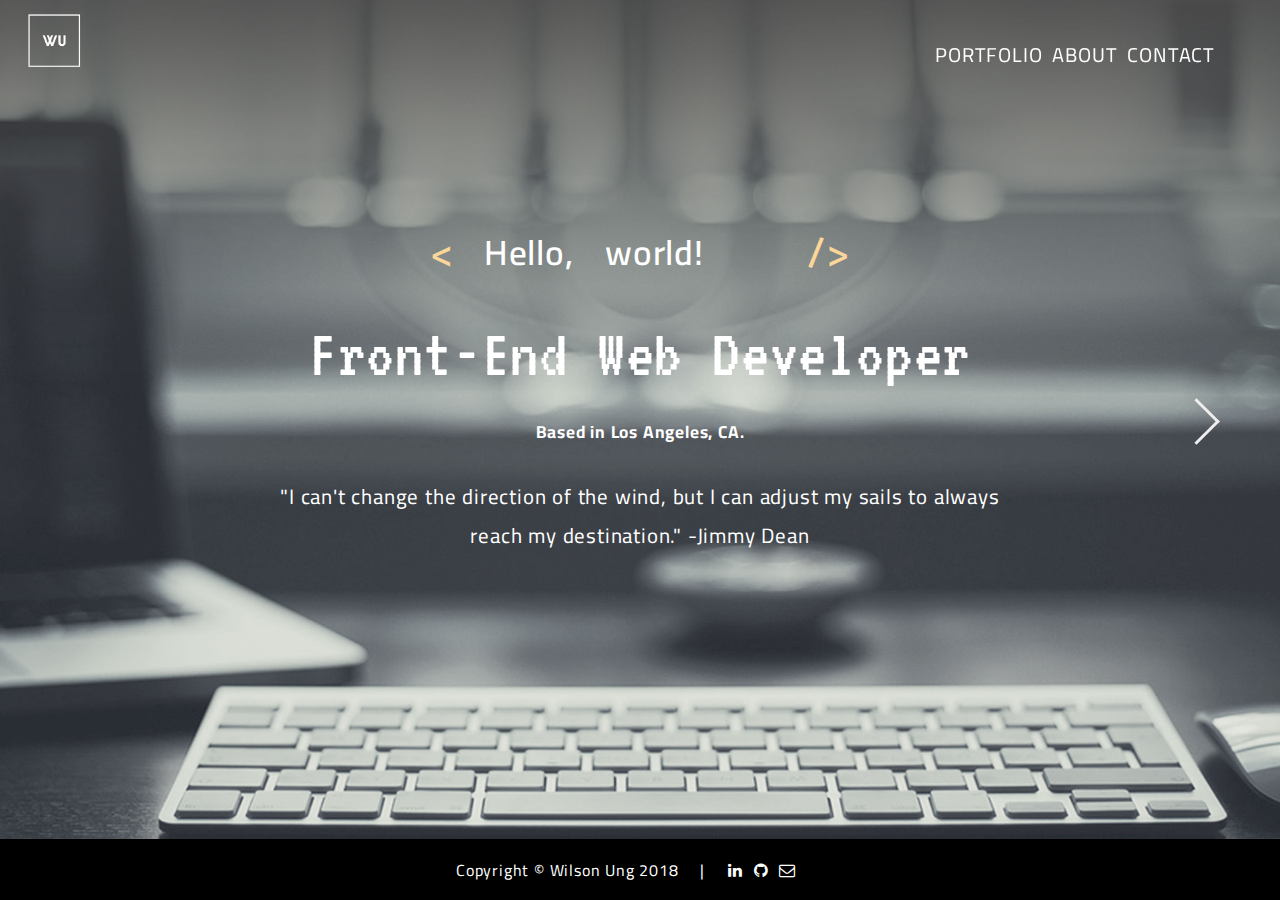
==== index.html @ 8603679b "testing" ====
<!DOCTYPE html>
<html lang="en-US">
<head>
	<title>Wilson Ung | Front-End Developer</title>
	<meta name="author" content = "Wilson Ung">
	<meta name="viewport" content="width=device-width, initial-scale=1, maximum-scale=1.0">
	<meta name="description" content = "Front-End Developer">
	<link rel="stylesheet" href="https://maxcdn.bootstrapcdn.com/font-awesome/4.3.0/css/font-awesome.min.css">
	<link rel ="stylesheet" href="css/style.css">
	<link href="./img/logo2title.png" rel="icon" type="image/png">
	<script src="https://www.google.com/jsapi" type="text/javascript"></script>
 	<script type="text/javascript">google.load("jquery", "1.3.2");</script>		
	<script type = "text/javascript" src = "js/script.js"></script>
</head>

<body id = "home_page">

<div class = "page_wrap">

<!-- 	<div class = "banner">
	</div> -->

	<!-- Header -->
	<div class = "header">
		<div class = "logo">
			<a href="./index" title="Wilson Ung"><img src="./img/logo2png.png"/></a>
		</div>

		<div class = "hamburger">
			<button type = "button" class = "navbar-toggle">
				<div class = "icon-bar"></div>
				<div class = "icon-bar"></div>
				<div class = "icon-bar"></div>
			</button>
		</div>

		<div class = "nav collapsed">
			<ul>
				<li>
					<a href="./portfolio">Portfolio</a>
				</li>
				<li>
					<a href="./about">About</a>
				</li>
				<li>
					<a href="./contact">Contact</a>
				</li>
			</ul>
		</div>
	</div>
	<!-- End Header -->

	<div id="page1" class = "home_container">
		<div class = "center">
		<!-- Hello, World -->
		<div class = "content_hello">
			<span class = "content_container_text">
				Hello, 
			</span>

			<ul class = "content_container_list">
				<li class = "content_container_list_item"> world! </li>
				<li class = "content_container_list_item"> i'm Wilson. </li>
			</ul>
		</div>
		<!-- End Hello, World -->

		<div class = "intro">
			<h1 class = "caption">Front-End Web Developer</h1>
			<span> <h5>Based in Los Angeles, CA.</h5></span>
			<span> "I can't change the direction of the wind, but I can adjust my sails to always reach my destination." -Jimmy Dean </span>
		</div>
		</div>
	</div>

	<div class = "next_page">
		<span><a href = "./portfolio" class = "right_arrow" title = "Portfolio"></a></span>
	</div>

	<div class = "push">
	</div>

	<!-- Footer -->
	<div class = "footer">
		<div class = "footer_content">
			<span class = "made-by-me">Copyright © Wilson Ung 2018 &emsp;|</span>
			<div class = "footer_icons">
				<ul class = "social_icons">
					<li><a href = "https://www.linkedin.com/in/wilson-ung-34962a78/" class = "fa fa-linkedin" target="_blank" title = "LinkedIn"></a></li>
					<li><a href = "https://github.com/Wilsung" class = "fa fa-github" target = "_blank" title = "GitHub"></a></li>
					<li><a href = "mailto:ungwilson94@gmail.com" class = "fa fa-envelope-o" title = "Email Me"></a></li>
				</ul>
			</div>
		</div>
	</div>
	<!-- End Footer -->

</div>


</body>

</html>
---- css/style.css ----
@import url('https://fonts.googleapis.com/css?family=Cairo|VT323|Ropa+Sans');

/* Large Desktops */
@media (max-device-width: 10000px){
	
/*HOMEPAGE CSS*/
	/*HOMEPAGE BODY*/
	#home_page{
		width: 100%;
		height: 100%;
		font-family: "Cairo", Arial, Helvetica;
		font-size: 1.3rem;
		letter-spacing: 0.05rem;
		/*background: rgba(0,0,0,0.8);*/
		background: url('../img/bg2.jpg');
		background-repeat: no-repeat;
		background-position: center;
		background-size: cover;
		background-attachment: fixed;
	}

	.push{
		height: 200px;
		margin-top:55px;
	}

	.page_wrap{
		position: absolute;
		width: 100%;
		min-height: 100%;
		height: auto !important;
		/*height: auto;*/
		/*display: block;*/
		top: 0px;
		left: 0px;
		margin: 0 auto -105px;
	}

	/*HOME PAGE CONTAINER*/
	.home_container{
		position: relative;
		margin: 0 auto;
		text-align: center;
		padding: 180px 0px 20px 0px;
		/*background: rgba(0,0,0,0.7);*/
		color: #fff;
		width: 60%;
	}

	/*HEADER*/
	.navbar-toggle{
		display: none;
	}
	.header{
		position: fixed;
		display: inline-block;
		margin: 0 auto;
		width: 100%;
		top: 0px;
		left: 0px;
		z-index: 1;
		height: 98px;
		line-height: 48px;
		/*background: red;*/
		overflow: hidden;
		transition: all 0.3s ease;
		text-transform: uppercase;
	}

	.header.move{
		transition: all 0.3s ease;
		line-height: 0px;
		background: linear-gradient(to top, rgba(0,0,0,0), rgba(0,0,0,7));
	}

	a{
		text-decoration: none;
		color: #fff;
	}

	a:hover{
		color: #fbd699;
		text-decoration: none;
	}

	.logo{
		position: relative;
		display: inline-block;
		float: left;
		font-size: 20px;
		font-weight: bold;
		height: 30px;
		width: 240px;
		margin: 0px 60px;
		letter-spacing: 0.40rem;
		font-family: "Ropa Sans";
	}

	.logo img{
		position: relative;
		vertical-align: text-top;
		height: 60px;
		width: 60px;
	}

	.header li{
		list-style: none;
		float: left;
		font-size: 20px;
		margin: 5px;
		padding-top: 5px;
	}

	.nav{
		position: relative;
		display: inline-block;
		float: right;
		padding: 0px 60px;
	}
	/*END HEADER*/

	/*Hello, World*/
	.content_hello{
		position: relative;
		/*display: inline-block;*/
		/*float: left;*/
		margin: 0 auto;
		/*text-align: center;*/
		width: 420px;
		font-size: 35px;
		font-weight: 600;
		height: 50px;
		top: 40px;
		overflow: hidden;
		font-family: "Cairo", Arial;
	}

	.content_hello:before{
		content: '<';
		left: 0;
		float: left;
	}

	.content_hello:after{
		content: '/>';
		float: right;
		right: 0;
	}

	.content_hello:before, .content_hello:after{
		position: relative;
	    top: 0;
	      
	    color: #fbd699;
	    font-size: 42px;
	    line-height: 40px;
	      
	    -webkit-animation-name: opacity;
	    -webkit-animation-duration: 2s;
	    -webkit-animation-iteration-count: infinite;
	    animation-name: opacity;
	    animation-duration: 2s;
	    animation-iteration-count: infinite;
	}

	.content_container_text{
		position: relative;
		display: inline-block;
		float: left;
		line-height: 40px;
		padding-left: 30px;
		/*top: -40px;*/
	}

	.content_container_list{
		position: relative;
		display: inline-block;
		/*padding-left: 140px;*/
		bottom: 48px;
		padding-left: 0px;
		text-align: left;
		list-style: none;

      	-webkit-animation-name: change;
      	-webkit-animation-duration: 3s;
      	-webkit-animation-iteration-count: infinite;
      	-moz-animation-name: change;
      	-moz-animation-duration: 3s;
      	-moz-animation-iteration-count: infinite;
      	-o-animation-name: change;
      	-o-animation-duration: 3s;
      	-o-animation-iteration-count: infinite;   
      	-ms-animation-name: change;
      	-ms-animation-duration: 3s;
      	-ms-animation-iteration-count: infinite;         	   	      	
      	animation-name: change;
      	animation-duration: 3s;
      	animation-iteration-count: infinite;		
	}

	@-webkit-keyframes change {
		0%, 25%, 100% {transform:translate3d(0,0,0);}
		50%, 75% {transform:translate3d(0,-50%,0);}
	}

	@-moz-keyframes change {
		0%, 25%, 100% {transform:translate3d(0,0,0);}
		50%, 75% {transform:translate3d(0,-50%,0);}
	}	

	@-o-keyframes change {
		0%, 25%, 100% {transform:translate3d(0,0,0);}
		50%, 75% {transform:translate3d(0,-50%,0);}
	}	

	@keyframes change {
		0%, 25%, 100% {transform:translate3d(0,0,0);}
		50%, 75% {transform:translate3d(0,-50%,0);}
	}			

	@keyframes opacity {
	  0%, 100% {opacity:0;}
	  50% {opacity:1;}
	}	

	@-o-keyframes opacity {
	  0%, 100% {opacity:0;}
	  50% {opacity:1;}
	}	

	@-moz-keyframes opacity {
	  0%, 100% {opacity:0;}
	  50% {opacity:1;}
	}	

	@-webkit-keyframes opacity {
	  0%, 100% {opacity:0;}
	  50% {opacity:1;}
	}					
	/*End Hello, World*/

	.intro{
		position: relative;
		top: 30px;
	}

	.intro .caption{
		font-size: 70px;
		font-weight: 450;
		font-family: "VT323", Arial;
	}

	.intro span{
		position: relative;
		top: -20px;
	}


	/*ARROW TO PREVIOUS PAGE*/
	.previous_page{
		position: fixed;
		float: left;
		height: 60px;
		width: 30px;
		left: 70px;
		/*top: 420px;*/
		top: 45%;
	}

	.left_arrow{
		display: inline-block;
		border: solid #eee;
		border-width: 0 3px 3px 0;
		padding: 15px;
		transform: rotate(135deg);
	}

	.left_arrow:hover{
		border: solid #fbd699;
		border-width: 0 3px 3px 0;
	}
	/*END LEFT ARROW*/

	/*ARROW TO NEXT PAGE*/
	.next_page{
		position: fixed;
		float: right;
		height: 60px;
		width: 30px;
		right: 70px;
		/*top: 420px;*/
		top: 45%;
	}

	.right_arrow{
		display: inline-block;
		border: solid #eee;
		border-width: 0 3px 3px 0;
		padding: 15px;
		transform: rotate(-45deg);
	}

	.right_arrow:hover{
		border: solid #fbd699;
		border-width: 0 3px 3px 0;
	}
	/*END RIGHT ARROW*/


	/* FOOTER */
	.footer{
		position: absolute;
		height: 55px;
		color: #fff;
		bottom: 0;
		width: 100%;
		background: black;
		overflow: hidden;
		font-size: 16px;
		text-align: center;
		padding-bottom: 6px;
		display: inline-block;
	}

	.footer_content{
		margin: 0 auto;
		width: 390px;
		display: inline-block;
	}

	.footer_icons{
		display: inline-block;
	}

	.footer li{
		position: relative;
		left: -25px;
		list-style: none;
		display: inline-block;
		margin: 0px 3px;
	}
	/*END FOOTER*/
/*END HOMEPAGE CSS*/

/*PORTFOLIO PAGE CSS*/
	/*PORTFOLIO BODY*/
	#portfolio_page{
		/*width: 100%;*/
		height: 100%;
		min-height: 1300px;
		font-family: "Cairo", Arial, Helvetica;
		font-size: 1.3rem;
		letter-spacing: 0.05rem;	
		background: #4a4a4a;	
	}

	.port_wrap{
		height: 1950px;
	}

	/*CONTENT CONTAINER*/
	.container{
		position: relative;
		top: 121px;
		max-width: 1460px;
		height: 1630px;
		margin: 0 auto;
		width: 1560px;
		padding: 2px 0px 0px 20px;
		background: rgba(0,0,0,0.6);
		color: #fff;
	}

	.page_title{
		position: relative;
		width: 900px;
		margin: 0 auto;
		border-bottom: 1.5px solid #555050;
		/**/
		margin-top: 50px;
		color: #fbd699;
		font-family: "VT323", "Cairo", Arial;
		text-transform: uppercase;
		text-align: center;
	}

	.portfolio_content{
		position: relative;
		width: 1280px;
		height: 290px;
		top: 70px;
		margin: 0 auto;
		/*background: red;*/
	}

	.portfolio_content .image{
		border: solid #5a5a5a;
		float: left;
		width: 325px;
		height: 225px;
		margin-right: 120px;
		padding: 10px;
	}

	.portfolio_list, .portfolio_list li, .portfolio_list h3{
		position: relative;
		list-style: none;
		text-decoration: none;
		margin: 0px;
		padding: 0px;
	}

	.portfolio_list li{
		height: 260px;
		margin: 0px 0px 100px 0px;
	}

	.portfolio_list .wikipedia_content{
		position: relative;
		display: inline-block;
		width: 780px;
	}
/*END PORTFOLIO PAGE CSS*/

/*ABOUT ME PAGE CSS*/
	#about_me_page{
		/*width: 100%;*/
		height: 100%;
		min-height: 100%;
		font-family: "Cairo", Arial, Helvetica;
		font-size: 1.3rem;
		letter-spacing: 0.05rem;	
		background: #868686;	
	}

	.about_container{
		height: 2000px;
	}

	.about_wrap{
		height: 100%;
		height: 2300px;
	}

	.about_container .intro{
		position: relative;
		margin: 0 auto;
		text-align: center;
		top: 0px;
		font-size: 16px;
	}

	.about_me_content{
		position: relative;
		margin: 0 auto;
		margin-top: 20px;
		width: 1200px;
		height: 300px;
	}

	.about_me_content .wilson_picture{
		height: 300px;
		position: relative;
		margin: 0 auto;
		text-align: center;
	}

	.about_me_content .image{
		position: relative;
		height: 250px;
		/*display: : inline-block;*/
		border-radius: 40px;
	}
	.about_me_content .description{
		position: relative;
		float: left;
		left: 20px;
		/*display: inline-block;*/
	}	

	/*Skills Section*/
	.skills_section{
		position: relative;
		margin-top: 260px;
		left: 20px;
	}

	.skills_section .skills_title, .education_section .education_title{
		font-family: "VT323", "Ropa", Arial;
		text-transform: uppercase;
		color: #fbd699;
		margin-bottom: 20px;
	}

	.logo_1{
		position: relative;
		width: 900px;
		height: 120px;
		margin: 0 auto;
		margin-bottom: 20px;
		text-align: center;
		vertical-align: middle;
	}

	.logo{
		/*position: relative;*/
		width: 100px;
		height: 110px;
		margin: 0px 25px;
		/*display: inline-block;*/
		/*text-align: center;*/
		font-family: "Cairo", Arial;
		font-size: 14px;
		letter-spacing: 0.05rem;
	}


	/*Education Section*/
	.education_section{
		position: relative;
		margin-top: 60px;
		left: 20px;
	}

	.education_section .education_content{
		width: 1100px;
		height: 300px;
	}

	.education_content .uci{
		position: relative;
		width: 980px;
		height: 400px;
		display: inline-block;
	}

	.education_content .picture img{
		position: relative;
		float: left;
		height: 250px;
		width: 250px;
		border: 2px solid #5a5a5a;
		margin: 26px 100px 0px 0px;
	}

	.education_content .uci_content{
		position: relative;
		display: inline-block;
		width: 620px;
		height: 300px;
		line-height: 26px;
	}
/*END ABOUT ME PAGE CSS*/


/*CONTACT PAGE CSS*/
	#contact_page{
		height: 100%;
		min-height: 100%;
		font-family: "Cairo", Arial, Helvetica;
		font-size: 1.3rem;
		letter-spacing: 0.05rem;	
		background: #b4b4b4;		
	}

	.contact_container{
		height: 675px;
	}

	.contact_wrap{
		height: 100%;
	}

	.contact_container .intro{
		position: relative;
		top: 0px;
		margin: 0 auto;
		text-align: center;
	}

	.contact_form{
		position: relative;
		width: 550px;
		height: 490px;
		margin: 0 auto;
		top: -10px;

	}
	.contact_form label{
		display: block;
		margin-top: 15px;
		letter-spacing: 2px;
		font-size: 14px;
	}

	.contact_form input, textarea{
		width: 500px;
		height: 25px;
		border-radius: 5px;
		background: #efefef;
		border: 1px solid #dedede;
		padding: 10px;
		margin-top: 3px;
		font-size: 0.7em;
		-moz-border-radius: 5px;
		-webkit-border-radius: 5px;
		color: #3a3a3a;
	}

	.contact_form textarea{
		height: 70px;
		max-height: 100px;
		max-width: 500px;
	}

	.contact_form input:focus, textarea:focus{
		border: 1px solid #0004ff;
	}

	/*SUBMIT BUTTON*/
	.move_submit{
		position: relative;
		margin: 0 auto;
		right: 10px;
		width: 127px;
		height: 38px;
	}

	#submit{
		margin: 0 auto;
		width: 127px;
		height: 38px;
		font-family: "Cairo", Arial;
		letter-spacing: 0.1rem;
		line-height: 0px;
		text-transform: uppercase;
		cursor: pointer;
		color: white;
		background: #1a1a1a;
		border: 1px solid white;
	}

	#submit:hover{
		background: #fbd699;
		color: black;
		border: 1px solid black;
	}
	/*END SUBMIT BUTTON*/

/*END CONTACT PAGE CSS*/

}

/* Regular Desktops */
@media (min-width: 1025px) and (max-width: 1280px){

/*HOMEPAGE CSS*/
	/*HOMEPAGE BODY*/
	#home_page{
		background-position: center;
		background-size: cover;
		background-attachment: fixed;	
		font-size: 1.3rem;	
	}

	.home_container{
		padding-top: 15%;
	}


/*	.content_hello{
		position: relative;
		margin: 0 auto;
		width: 420px;
		font-size: 35px;
		font-weight: 600;
		height: 50px;
		top: 40px;
		overflow: hidden;
		font-family: "Cairo", Arial;
	}

	.content_hello:before, .content_hello:after{
		position: relative;
	    top: 0;
	      
	    color: #fbd699;
	    font-size: 42px;
	    line-height: 40px;
	      
	    -webkit-animation-name: opacity;
	    -webkit-animation-duration: 2s;
	    -webkit-animation-iteration-count: infinite;
	    animation-name: opacity;
	    animation-duration: 2s;
	    animation-iteration-count: infinite;
	}*/	
/*
	.intro .caption{
		font-size: 70px;
		font-weight: 450;
		font-family: "VT323", Arial;
	}*/


/*PORTFOLIO PAGE CSS*/
	/*PORTFOLIO BODY*/
	#portfolio_page{
		min-height: 1300px;
		font-size: 1.05rem;	
	}

	.port_wrap{
		height: 1750px;
	}

	/*CONTENT CONTAINER*/
	.container{
		max-width: 1200px;
		height: 1530px;
		width: 1200px;
	}

	.portfolio_content{
		position: relative;
		width: 960px;
	}

	.portfolio_content .image{
		width: 260px;
		height: 190px;
		margin-right: 60px;
	}

	.portfolio_list li{
		height: 240px;
		margin: 0px 0px 100px 0px;
	}

	.portfolio_list .wikipedia_content{
		position: relative;
		display: inline-block;
		width: 510px;
	}
/*END PORTFOLIO PAGE CSS*/

/*ABOUT ME PAGE CSS*/
	#about_me_page{
		font-family: "Cairo", Arial, Helvetica;
		font-size: 1.05rem;
	}

	.about_container{
		height: 1850px;
	}


	.about_me_content{
		width: 1100px;
		height: 300px;
	}

	.about_me_content .wilson_picture{
		height: 275px;
	}

	.about_me_content .image{
		height: 240px;
	}

	.about_me_content .description{
		position: relative;
		float: left;
		left: 20px;
		/*display: inline-block;*/
	}	

/*CONTACT PAGE CSS*/
	#contact_page{
		font-size: 1.05rem;	
	}

	.contact_container{
		height: 675px;
	}

	.contact_container .intro{
		top: 5px;
	}

	.contact_form{
		top: 10px;
	}
}

/* Average Desktops, Tablets */
@media (min-width: 768px) and (max-width: 1024px){

/*HOMEPAGE CSS*/
	/*HOMEPAGE BODY*/
	#home_page{
		background-position: center;
		background-size: cover;
		background-attachment: fixed;	
		font-size: 1.05rem;	
	}

	.content_hello{
		width: 310px;
		font-size: 24px;
		height: 50px;
	}

	.content_hello:before, .content_hello:after{
	    font-size: 25px;
	}	

	@-webkit-keyframes change {
		0%, 25%, 100% {transform:translate3d(0,24%,0);}
		50%, 75% {transform:translate3d(0,-25.5%,0);}
	}

	@keyframes change {
		0%, 25%, 100% {transform:translate3d(0,24%,0);}
		50%, 75% {transform:translate3d(0,-25.5%,0);}
	}

	.home_container{
		vertical-align: middle;
		max-width: 70%;
		width: 70%;
		padding: 25% 0px 0px 20px;
	}

	.intro .caption{
		font-size: 50px;
	}

	.intro span{
		top: 0px;
	}

/*PORTFOLIO PAGE CSS*/
	/*PORTFOLIO BODY*/
	#portfolio_page{
		width: 98%;
		min-height: 1300px;
		font-size: 0.8rem;	
	}

	.port_wrap{
		width: 100%;
		height: 1750px;
	}

	.page_title{
		width: 700px;
	}

	/*CONTENT CONTAINER*/
	.container{
		height: 1530px;
		width: 98%;
	}

	.portfolio_content{
		position: relative;
		width: 95%;
	}

	.portfolio_content .image{
		width: 200px;
		height: 150px;
		margin-right: 40px;
	}

	.portfolio_list li{
		height: 240px;
		margin: 0px 0px 100px 0px;
	}

	.portfolio_list .wikipedia_content{
		position: relative;
		display: inline-block;
		width: 60%;
	}
/*END PORTFOLIO PAGE CSS*/

/*ABOUT ME PAGE CSS*/
	#about_me_page{
		font-family: "Cairo", Arial, Helvetica;
		font-size: 0.8rem;
		width: 98%;
	}

	.about_container{
		height: 1750px;
		width: 98%;
	}

	.about_wrap{
		width: 100%;
		height: 100%;
	}

	.about_me_content{
		width: 95%;
		height: 300px;
	}

	.about_me_content .wilson_picture{
		height: 200px;
	}

	.about_me_content .image{
		height: 190px;
	}

	.about_me_content .description{
		position: relative;
		float: left;
		left: 20px;
		width: 90%;
		/*display: inline-block;*/
	}	

	.skills_logo{
		padding-left: 2%;
	}

	.skills_description{
		width: 90%;
	}

	.logo_1{
		width: 90%;
	}

	.logo{
		width: 50px;
		height: 50px;
		margin: 0px 4%;
	}

	/*Education Section*/
	.education_section{
		left: 20px;
	}

	.education_section .education_content{
		width: 95%;
		height: 300px;
	}

	.education_content .uci{
		width: 98%;
		height: 400px;
	}

	.education_content .picture img{
		height: 200px;
		width: 200px;
		margin: 26px 30px 0px 0px;
	}

	.education_content .uci_content{
		width: 64%;
		height: 300px;
		top: 5px;
		line-height: 26px;
	}	


/*CONTACT PAGE CSS*/
	#contact_page{
		font-size: 1.05rem;	
	}

	.contact_container{
		height: 675px;
	}

	.contact_container .intro{
		top: 5px;
	}

	.contact_form{
		top: 10px;
	}
}



/* Low Resolution Tablets, Mobiles */
@media (min-width: 481px) and (max-width: 767px){

/*HOMEPAGE CSS*/
	/*HOMEPAGE BODY*/
	#home_page{
		background-position: center;
		background-size: cover;
		background-attachment: fixed;	
		font-size: 1.05rem;	
	}

	.content_hello{
		width: 310px;
		font-size: 24px;
		height: 50px;
	}

	.content_hello:before, .content_hello:after{
	    font-size: 25px;
	}	

	@-webkit-keyframes change {
		0%, 25%, 100% {transform:translate3d(0,23.5%,0);}
		50%, 75% {transform:translate3d(0,-27%,0);}
	}

	@keyframes change {
		0%, 25%, 100% {transform:translate3d(0,23%,0);}
		50%, 75% {transform:translate3d(0,-27%,0);}
	}	

	.home_container{
		max-width: 70%;
		width: 70%;
		padding: 37% 0px 0px 0px;
	}

	.intro .caption{
		font-size: 50px;
	}

	.intro span{
		top: 0px;
	}

	/*HEADER*/
	.icon-bar{
		display: block;
		width: 24px;
		height: 3px;
		margin: 6px 0px;
		border-radius: 1px;
		color: #fff;
		background: #fff;
	}

	.navbar-toggle{
		display: block;
		background: #383838;
		border: 0.5px solid #8c8c8c;
	}

	.hamburger{
		position: absolute;
		right: 0;
		float: right;
		margin: 25px 25px 0px 0px;
	}

	.navbar-toggle:hover{
		cursor: pointer;
	}

	.navbar-toggle.active{
		background: #aaa;
	}

	.nav{
		position: absolute;
		display: block;
		left: -40px;
		padding: 0px 0px;
		margin: 0px;
		width: 110%;
		top: 84px;
		z-index: 1;
		font-size: 12px;
		color: blue;
		text-align: center;
	}

	.nav.collapsed{
		display:none;
	}

	.header{
		width: 100%;
		top: 0px;
		left: 0px;
		z-index: 100000;
		height: 98px;
		line-height: 50px;
		overflow: visible;
		background: rgba(0,0,0,0.7);
	}

	.collapsed{
		display: none;
	}

	.header li{
		background: rgba(0,0,0,0.7);
		float: none;
		margin: 0px;
		width: 100%;
		border-bottom: 1px solid black;
		border-top: 1px solid black;
	}
	/*END HEADER*/	

	/*ARROW TO PREVIOUS PAGE*/
	.previous_page{
		display: none;
	}

	.left_arrow{
		display: none;
	}
	/*END LEFT ARROW*/

	/*ARROW TO NEXT PAGE*/
	.next_page{
		display: none;
	}

	.right_arrow{
		display: none;
	}
	/*END RIGHT ARROW*/

/*PORTFOLIO PAGE CSS*/
	/*PORTFOLIO BODY*/
	#portfolio_page{
		width: 98%;
		min-height: 1300px;
		font-size: 0.8rem;	
	}

	.port_wrap{
		width: 100%;
		height: 2300px;
	}

	.page_title{
		width: 400px;
		left: -18px;
	}

	/*CONTENT CONTAINER*/
	.container{
		height: 1870px;
		width: 98%;
	}

	.portfolio_content{
		position: relative;
		float: none;
		text-align: center;
		width: 95%;
	}

	.portfolio_content .image{
		float: none;
		text-align: center;
		width: 200px;
		height: 150px;
		margin-right: 40px;
	}

	.portfolio_list li{
		height: 400px;
		margin: 0px 0px 30px 0px;
	}

	.portfolio_list .wikipedia_content, .pomodoro_content, .calculator_content, .twitch_content{
		position: relative;
		text-align: left;
		margin-top: 20px;
		width: 100%;
	}
/*END PORTFOLIO PAGE CSS*/

/*ABOUT ME PAGE CSS*/
	#about_me_page{
		font-family: "Cairo", Arial, Helvetica;
		font-size: 0.8rem;
		width: 96%;
	}

	#page3 .intro{
		font-size: 12px;
		width: 95%;
		left: -10px;
	}

	.about_container{
		height: 2150px;
		width: 98%;
	}

	.about_wrap{
		width: 99%;
		height: 100%;
	}

	.about_me_content{
		width: 95%;
		height: 300px;
	}

	.about_me_content .wilson_picture{
		height: 180px;
	}

	.about_me_content .image{
		height: 145px;
	}

	.about_me_content .description{
		position: relative;
		float: left;
		left: 20px;
		width: 90%;
	}	

	.skills_section{
		top: 20px;
	}

	.skills_logo .logo{
		margin-right: 0px;
		margin-bottom: 20px;
		left: -10px;
	}

	.skills_logo .logo img{
		width: 45px; 
		height: 45px;
	}

	.skills_description{
		width: 90%;
	}

	.logo_1{
		float: left;
		width: 94%;
		height: 250px;
		margin: 0 auto;
	}

	/*Education Section*/
	.education_section{
		left: 20px;
	}

	.education_section .education_content{
		width: 95%;
		height: 300px;
	}

	.education_content .uci, .fcc{
		width: 98%;
		height: 400px;
		float: none;
		text-align: center;
	}

	.fcc{
		margin-top: 100px;
	}

	.education_content .picture img{
		height: 160px;
		width: 160px;
		margin: 0 auto;
		float: none;
	}

	.education_content .uci_content{
		width: 95%;
		height: 300px;
		top: 5px;
		line-height: 26px;
		float: left;
		text-align: left;
	}	


/*CONTACT PAGE CSS*/
	#contact_page{
		font-size: 1.05rem;	
	}

	.contact_wrap{
		width: 100%;
	}
	.contact_container{
		width: 95%;
		height: 675px;
	}

	.contact_container .intro{
		top: 5px;
	}

	#page4 .intro{
		width: 90%;
	}

	.contact_form{
		top: 10px;
		width: 90%;
		text-align: center;
		padding-right: 20px;
	}

	.contact_form input, textarea{
		width: 400px;
		height: 25px;
	}

	.contact_form textarea{
		height: 70px;
		max-height: 80px;
		max-width: 400px;
	}

	.move_submit{
		position: relative;
		margin: 0 auto;
		width: 127px;
		height: 38px;
		left: 5px;
	}	


}


/* Low Resolution Tablets, Mobiles */
@media (min-width: 100px) and (max-width: 480px){
/*HOMEPAGE CSS*/
	/*HOMEPAGE BODY*/
	#home_page{
		min-width: 200px;
		width: 100%;
		background: url('../img/bg2.jpg');
		background-position: center;
		background-size: cover;
		background-attachment: fixed;	
		font-size: 0.9rem;	
	}

	.content_hello{
		width: 195px;
		font-size: 16px;
		height: 40px;
	}

	.content_hello:before, .content_hello:after{
	    font-size: 16px;
	}	

	.content_container_text{
		padding-left: 10px; 
	}

	.content_container_list{
		float: left;
		margin-left: 15px;
		-moz-animation-name: change;
      	-moz-animation-duration: 3s;
      	-moz-animation-iteration-count: infinite;  
	}	

	@-webkit-keyframes change {
		0%, 25%, 100% {transform:translate3d(0,61.5%,0);}
		50%, 75% {transform:translate3d(0,13%,0);}
	}

	@keyframes change {
		0%, 25%, 100% {transform:translate3d(0,61.5%,0);}
		50%, 75% {transform:translate3d(0,13%,0);}
	}	

	.home_container{
		max-width: 70%;
		width: 70%;
		padding: 140px 0px 0px 0px;
	}

	.intro .caption{
		font-size: 40px;
	}

	.intro span{
		top: 0px;
	}

	/*HEADER*/
	.icon-bar{
		display: block;
		width: 24px;
		height: 3px;
		margin: 6px 0px;
		border-radius: 1px;
		color: #fff;
		background: #fff;
	}

	.navbar-toggle{
		display: block;
		background: #383838;
		border: 0.5px solid #8c8c8c;
	}

	.hamburger{
		position: absolute;
		right: 0;
		float: right;
		margin: 25px 25px 0px 0px;
	}

	.navbar-toggle:hover{
		cursor: pointer;
	}

	.navbar-toggle.active{
		background: #aaa;
	}

	.nav{
		position: absolute;
		display: block;
		left: -40px;
		padding: 0px 0px;
		margin: 0px;
		width: 116%;
		top: 84px;
		z-index: 1;
		font-size: 12px;
		color: blue;
		text-align: center;
	}

	.nav.collapsed{
		display:none;
	}

	.header{
		width: 100%;
		top: 0px;
		left: 0px;
		z-index: 100000;
		height: 98px;
		line-height: 50px;
		overflow: visible;
		background: rgba(0,0,0,0.7);
	}

	.collapsed{
		display: none;
	}

	.header li{
		background: rgba(0,0,0,0.7);
		float: none;
		margin: 0px;
		width: 100%;
		border-bottom: 1px solid black;
		border-top: 1px solid black;
	}
	/*END HEADER*/	

	/* FOOTER */
	.footer{
		font-size: 11px;
		text-align: center;
		padding-top: 8px;
	}

	.footer_content{
		margin: 0 auto;
		width: 200px;
		display: inline-block;
	}

	.footer li{
		left: -20px;
		margin: 0px 8px;
	}
	/*END FOOTER*/	

	/*ARROW TO PREVIOUS PAGE*/
	.previous_page{
		display: none;
	}

	.left_arrow{
		display: none;
	}
	/*END LEFT ARROW*/

	/*ARROW TO NEXT PAGE*/
	.next_page{
		display: none;
	}

	.right_arrow{
		display: none;
	}
	/*END RIGHT ARROW*/

/*PORTFOLIO PAGE CSS*/
	/*PORTFOLIO BODY*/
	#portfolio_page{
		width: 96%;
		min-height: 1300px;
		font-size: 0.8rem;	
	}

	.port_wrap{
		width: 99%;
		height: 2300px;
	}

	.page_title{
		width: 200px;
		left: -18px;
	}

	/*CONTENT CONTAINER*/
	.container{
		height: 2040px;
		width: 98%;
	}

	.portfolio_content{
		position: relative;
		float: none;
		text-align: center;
		width: 93%;
	}

	.portfolio_content .image{
		float: none;
		text-align: center;
		width: 150px;
		height: 100px;
		margin-right: 40px;
	}

	.portfolio_list li{
		height: 400px;
		width: 95%;
		margin: 0px 0px 95px 0px;
	}

	.portfolio_list .wikipedia_content, .pomodoro_content, .calculator_content, .twitch_content{
		position: relative;
		text-align: left;
		margin-top: 20px;
		width: 100%;
	}
/*END PORTFOLIO PAGE CSS*/

/*ABOUT ME PAGE CSS*/
	#about_me_page{
		font-family: "Cairo", Arial, Helvetica;
		font-size: 0.8rem;
		width: 99%;
	}

	#page3 .intro{
		font-size: 12px;
		width: 95%;
		left: -10px;
	}

	.about_container{
		height: 2670px;
		width: 98%;
	}

	.about_wrap{
		width: 100%;
		height: 100%;
	}

	.about_me_content{
		width: 95%;
		height: 300px;
		margin-right: 25px;
	}

	.about_me_content .wilson_picture{
		height: 130px;
	}

	.about_me_content .image{
		height: 105px;
	}

	.about_me_content .description{
		position: relative;
		float: left;
		left: 20px;
		width: 90%;
	}	

	.skills_section{
		top: 45px;
	}

	.skills_logo .logo{
		margin: 0px;
		padding: 0px;
		font-size: 10px;
		left: -15px;
	}

	.skills_logo .logo img{
		width: 35px; 
		height: 35px;
	}

	.skills_description{
		width: 90%;
	}

	.logo_1{
		float: left;
		width: 93%;
		margin: 0px;
		padding-top: 20px;
		height: auto;
		margin: 0 auto;
	}

	/*Education Section*/
	.education_section{
		top: 20px;
		left: 20px;
	}

	.education_section .education_content{
		width: 95%;
		height: 400px;
	}

	.education_content .uci, .fcc{
		width: 98%;
		height: 540px;
		float: none;
		text-align: center;
	}

	.fcc{
		margin-top: 100px;
	}

	.education_content .picture img{
		height: 120px;
		width: 120px;
		right: 20px;
		margin: 0 auto;
		float: none;
	}

	.education_content .uci_content{
		width: 95%;
		height: 300px;
		top: 5px;
		line-height: 26px;
		float: left;
		text-align: left;
	}	


/*CONTACT PAGE CSS*/
	#contact_page{
		font-size: 0.85rem;	
	}

	.contact_wrap{
		width: 100%;
	}
	.contact_container{
		width: 95%;
		height: 675px;
	}

	.contact_container .intro{
		top: 5px;
		right: 10px;
	}

	#page4 .intro{
		width: 90%;
	}

	.contact_form{
		top: 10px;
		width: 90%;
		text-align: center;
		padding-right: 20px;
	}

	.contact_form input, textarea{
		width: 180px;
		height: 25px;
	}

	.contact_form textarea{
		height: 70px;
		max-height: 80px;
		max-width: 180px;
	}

	.move_submit{
		position: relative;
		margin: 0 auto;
		width: 127px;
		height: 38px;
		left: 5px;
	}	
}
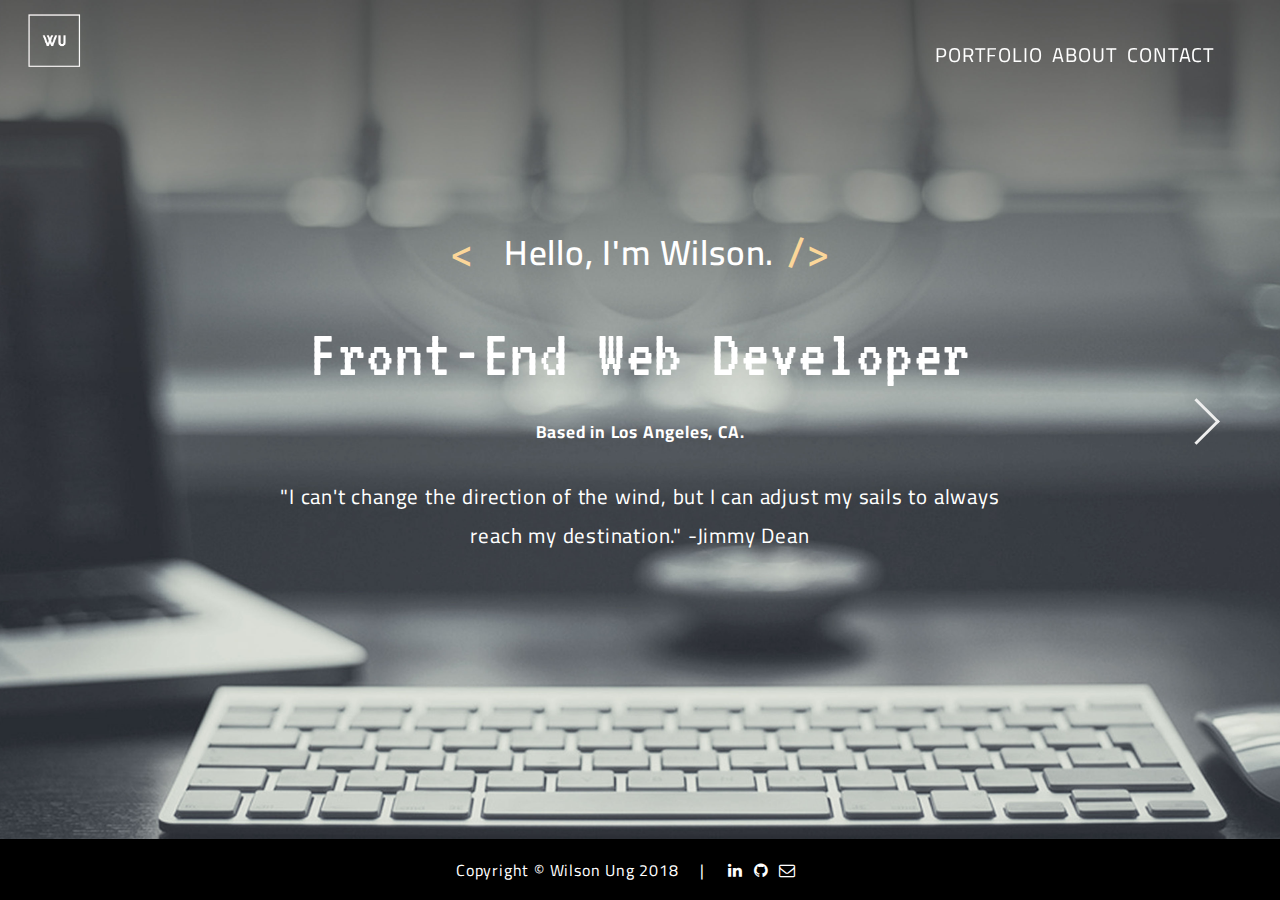
==== commit f4c2ec70: "testing" ====
--- a/index.html
+++ b/index.html
@@ -55,13 +55,13 @@
 		<!-- Hello, World -->
 		<div class = "content_hello">
 			<span class = "content_container_text">
-				Hello, 
+				Hello, I'm Wilson.
 			</span>
 
-			<ul class = "content_container_list">
+<!-- 			<ul class = "content_container_list">
 				<li class = "content_container_list_item"> world! </li>
 				<li class = "content_container_list_item"> i'm Wilson. </li>
-			</ul>
+			</ul> -->
 		</div>
 		<!-- End Hello, World -->
 
--- a/css/style.css
+++ b/css/style.css
@@ -126,12 +126,12 @@
 		/*float: left;*/
 		margin: 0 auto;
 		/*text-align: center;*/
-		width: 420px;
+		width: 380px;
 		font-size: 35px;
 		font-weight: 600;
 		height: 50px;
 		top: 40px;
-		overflow: hidden;
+		text-align: center;
 		font-family: "Cairo", Arial;
 	}
 
@@ -168,8 +168,7 @@
 		display: inline-block;
 		float: left;
 		line-height: 40px;
-		padding-left: 30px;
-		/*top: -40px;*/
+		padding-left: 30px;		/*top: -40px;*/
 	}
 
 	.content_container_list{
@@ -1357,7 +1356,7 @@
 	}
 
 	.content_hello{
-		width: 195px;
+		width: 175px;
 		font-size: 16px;
 		height: 40px;
 	}
@@ -1379,12 +1378,12 @@
 	}	
 
 	@-webkit-keyframes change {
-		0%, 25%, 100% {transform:translate3d(0,61.5%,0);}
+		0%, 25%, 100% {transform:translate3d(0,65%,0);}
 		50%, 75% {transform:translate3d(0,13%,0);}
 	}
 
 	@keyframes change {
-		0%, 25%, 100% {transform:translate3d(0,61.5%,0);}
+		0%, 25%, 100% {transform:translate3d(0,65%,0);}
 		50%, 75% {transform:translate3d(0,13%,0);}
 	}	
 
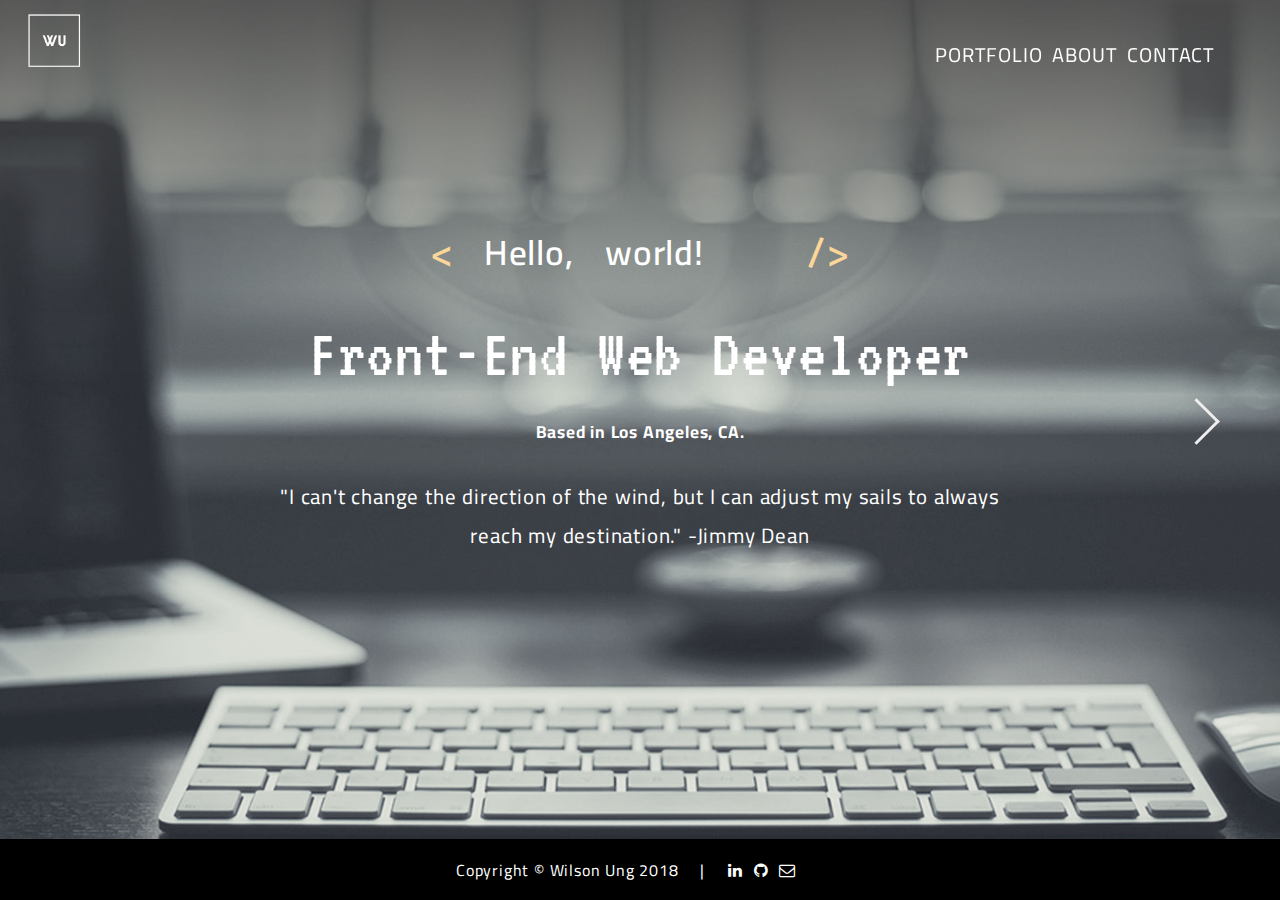
==== commit 9fb00797: "testing" ====
--- a/index.html
+++ b/index.html
@@ -55,13 +55,13 @@
 		<!-- Hello, World -->
 		<div class = "content_hello">
 			<span class = "content_container_text">
-				Hello, I'm Wilson.
+				Hello, 
 			</span>
 
-<!-- 			<ul class = "content_container_list">
+			<ul class = "content_container_list">
 				<li class = "content_container_list_item"> world! </li>
 				<li class = "content_container_list_item"> i'm Wilson. </li>
-			</ul> -->
+			</ul>
 		</div>
 		<!-- End Hello, World -->
 
--- a/css/style.css
+++ b/css/style.css
@@ -126,12 +126,12 @@
 		/*float: left;*/
 		margin: 0 auto;
 		/*text-align: center;*/
-		width: 380px;
+		width: 420px;
 		font-size: 35px;
 		font-weight: 600;
 		height: 50px;
 		top: 40px;
-		text-align: center;
+		overflow: hidden;
 		font-family: "Cairo", Arial;
 	}
 
@@ -168,7 +168,8 @@
 		display: inline-block;
 		float: left;
 		line-height: 40px;
-		padding-left: 30px;		/*top: -40px;*/
+		padding-left: 30px;
+		/*top: -40px;*/
 	}
 
 	.content_container_list{
@@ -1356,7 +1357,7 @@
 	}
 
 	.content_hello{
-		width: 175px;
+		width: 210px;
 		font-size: 16px;
 		height: 40px;
 	}
@@ -1378,12 +1379,12 @@
 	}	
 
 	@-webkit-keyframes change {
-		0%, 25%, 100% {transform:translate3d(0,65%,0);}
+		0%, 25%, 100% {transform:translate3d(0,61%,0);}
 		50%, 75% {transform:translate3d(0,13%,0);}
 	}
 
 	@keyframes change {
-		0%, 25%, 100% {transform:translate3d(0,65%,0);}
+		0%, 25%, 100% {transform:translate3d(0,61%,0);}
 		50%, 75% {transform:translate3d(0,13%,0);}
 	}	
 
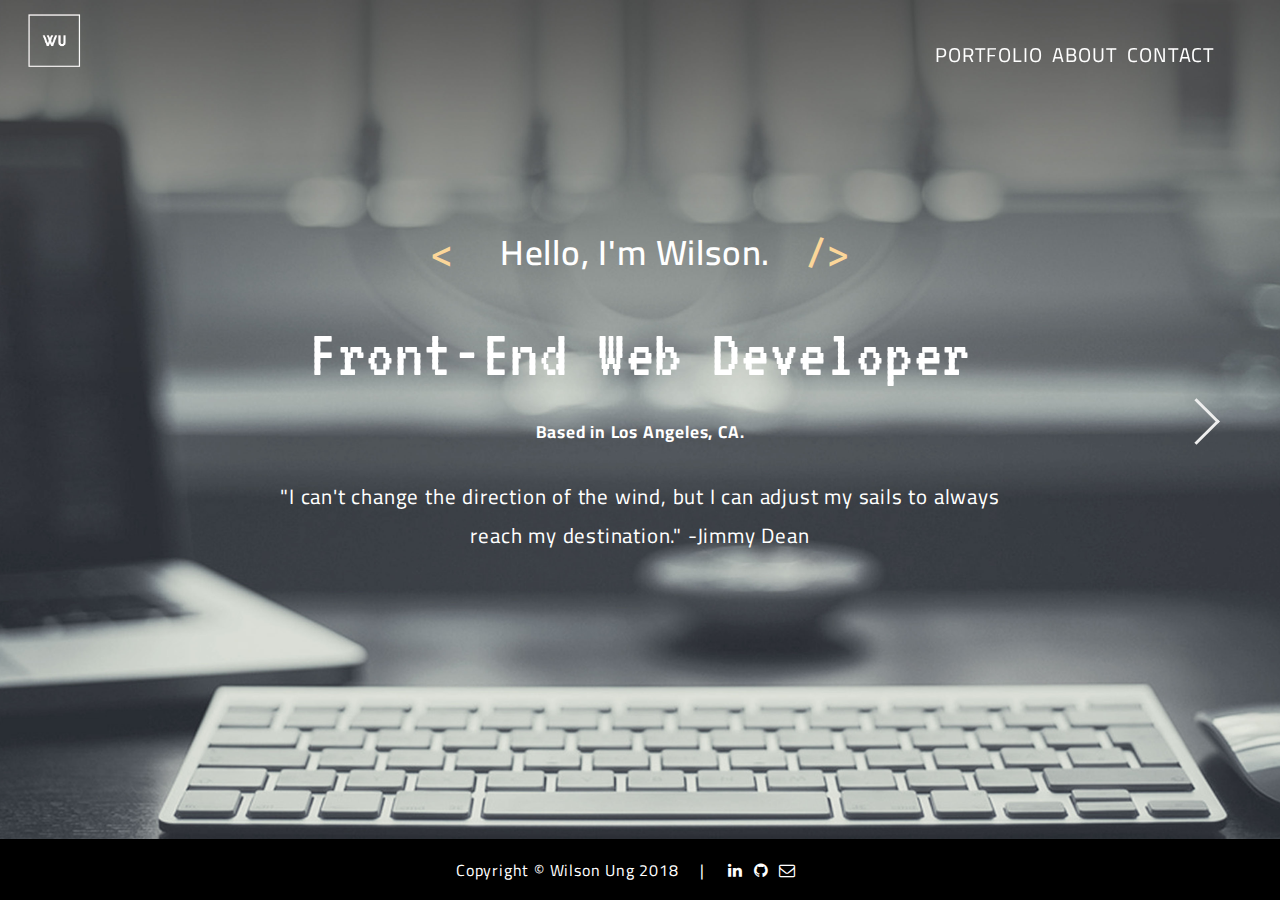
==== commit d23d036d: "testing" ====
--- a/index.html
+++ b/index.html
@@ -3,7 +3,7 @@
 <head>
 	<title>Wilson Ung | Front-End Developer</title>
 	<meta name="author" content = "Wilson Ung">
-	<meta name="viewport" content="width=device-width, initial-scale=1, maximum-scale=1.0">
+	<meta name="viewport" content="width=device-width; initial-scale=1.0; maximum-scale=1.0; minimum-scale=1.0; user-scalable=no; target-densityDpi=device-dpi" />
 	<meta name="description" content = "Front-End Developer">
 	<link rel="stylesheet" href="https://maxcdn.bootstrapcdn.com/font-awesome/4.3.0/css/font-awesome.min.css">
 	<link rel ="stylesheet" href="css/style.css">
@@ -54,14 +54,14 @@
 		<div class = "center">
 		<!-- Hello, World -->
 		<div class = "content_hello">
-			<span class = "content_container_text">
-				Hello, 
-			</span>
-
+			<div class = "content_container_text">
+				Hello, I'm Wilson.
+			</div>
+<!-- 
 			<ul class = "content_container_list">
 				<li class = "content_container_list_item"> world! </li>
 				<li class = "content_container_list_item"> i'm Wilson. </li>
-			</ul>
+			</ul> -->
 		</div>
 		<!-- End Hello, World -->
 
--- a/css/style.css
+++ b/css/style.css
@@ -148,7 +148,7 @@
 	}
 
 	.content_hello:before, .content_hello:after{
-		position: relative;
+		position: absolute;
 	    top: 0;
 	      
 	    color: #fbd699;
@@ -165,10 +165,9 @@
 
 	.content_container_text{
 		position: relative;
-		display: inline-block;
-		float: left;
 		line-height: 40px;
-		padding-left: 30px;
+		margin: 0 auto;
+		padding-right: 10px;
 		/*top: -40px;*/
 	}
 
@@ -806,7 +805,7 @@
 	}
 
 	.content_hello{
-		width: 310px;
+		width: 280px;
 		font-size: 24px;
 		height: 50px;
 	}
@@ -1004,7 +1003,7 @@
 	}
 
 	.content_hello{
-		width: 310px;
+		width: 270px;
 		font-size: 24px;
 		height: 50px;
 	}
@@ -1357,9 +1356,10 @@
 	}
 
 	.content_hello{
-		width: 210px;
+		width: 180px;
 		font-size: 16px;
 		height: 40px;
+		overflow: hidden;
 	}
 
 	.content_hello:before, .content_hello:after{
@@ -1379,13 +1379,13 @@
 	}	
 
 	@-webkit-keyframes change {
-		0%, 25%, 100% {transform:translate3d(0,61%,0);}
-		50%, 75% {transform:translate3d(0,13%,0);}
+		0%, 25%, 100% {transform:translate3d(0,64%,0);}
+		50%, 75% {transform:translate3d(0,11%,0);}
 	}
 
 	@keyframes change {
-		0%, 25%, 100% {transform:translate3d(0,61%,0);}
-		50%, 75% {transform:translate3d(0,13%,0);}
+		0%, 25%, 100% {transform:translate3d(0,64%,0);}
+		50%, 75% {transform:translate3d(0,11%,0);}
 	}	
 
 	.home_container{
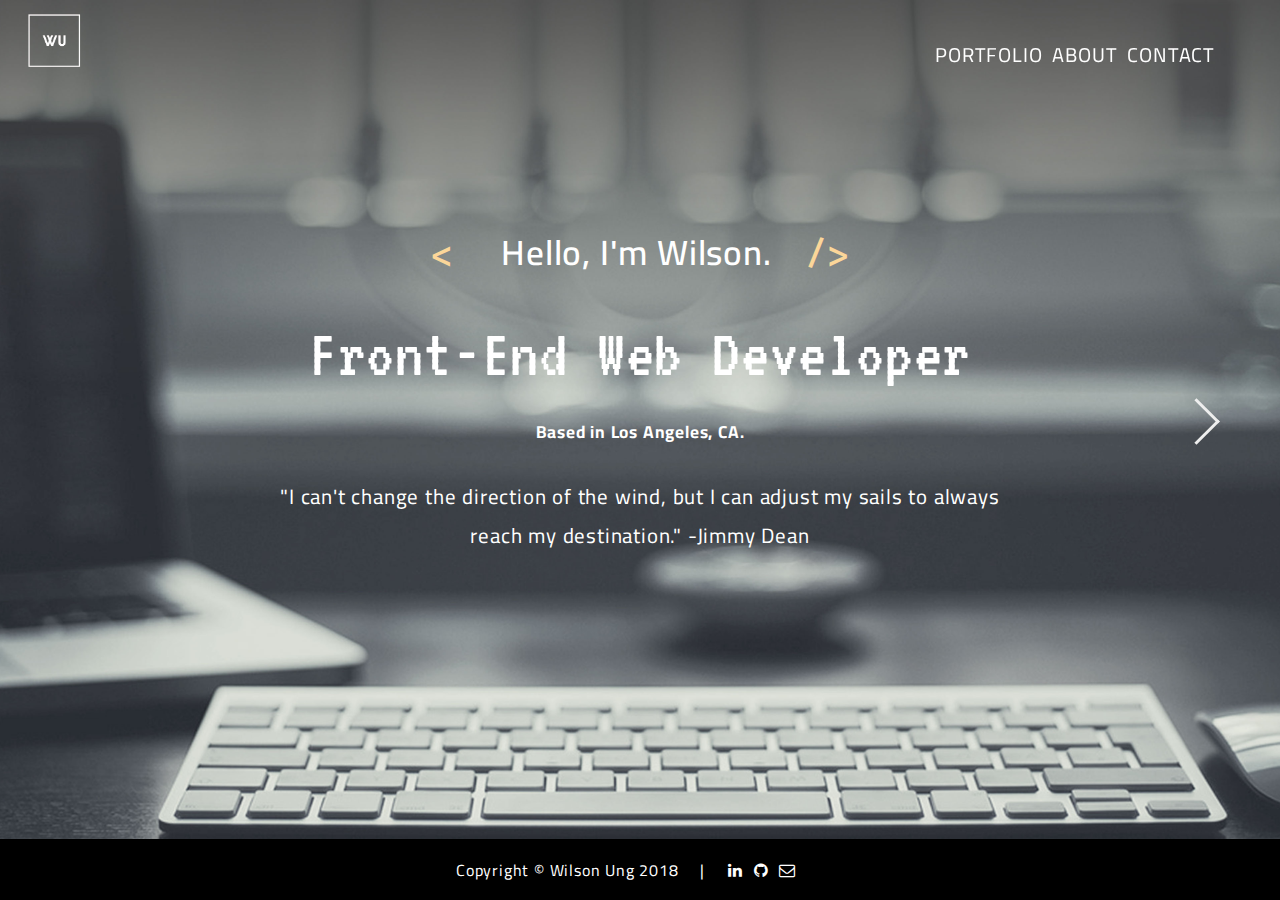
==== commit 06fad29c: "testing" ====
--- a/index.html
+++ b/index.html
@@ -3,7 +3,7 @@
 <head>
 	<title>Wilson Ung | Front-End Developer</title>
 	<meta name="author" content = "Wilson Ung">
-	<meta name="viewport" content="width=device-width; initial-scale=1.0; maximum-scale=1.0; minimum-scale=1.0; user-scalable=no; target-densityDpi=device-dpi" />
+	<meta name="viewport" content="width=device-width, initial-scale=1.0" />
 	<meta name="description" content = "Front-End Developer">
 	<link rel="stylesheet" href="https://maxcdn.bootstrapcdn.com/font-awesome/4.3.0/css/font-awesome.min.css">
 	<link rel ="stylesheet" href="css/style.css">
--- a/css/style.css
+++ b/css/style.css
@@ -167,7 +167,7 @@
 		position: relative;
 		line-height: 40px;
 		margin: 0 auto;
-		padding-right: 10px;
+		padding-right: 7px;
 		/*top: -40px;*/
 	}
 
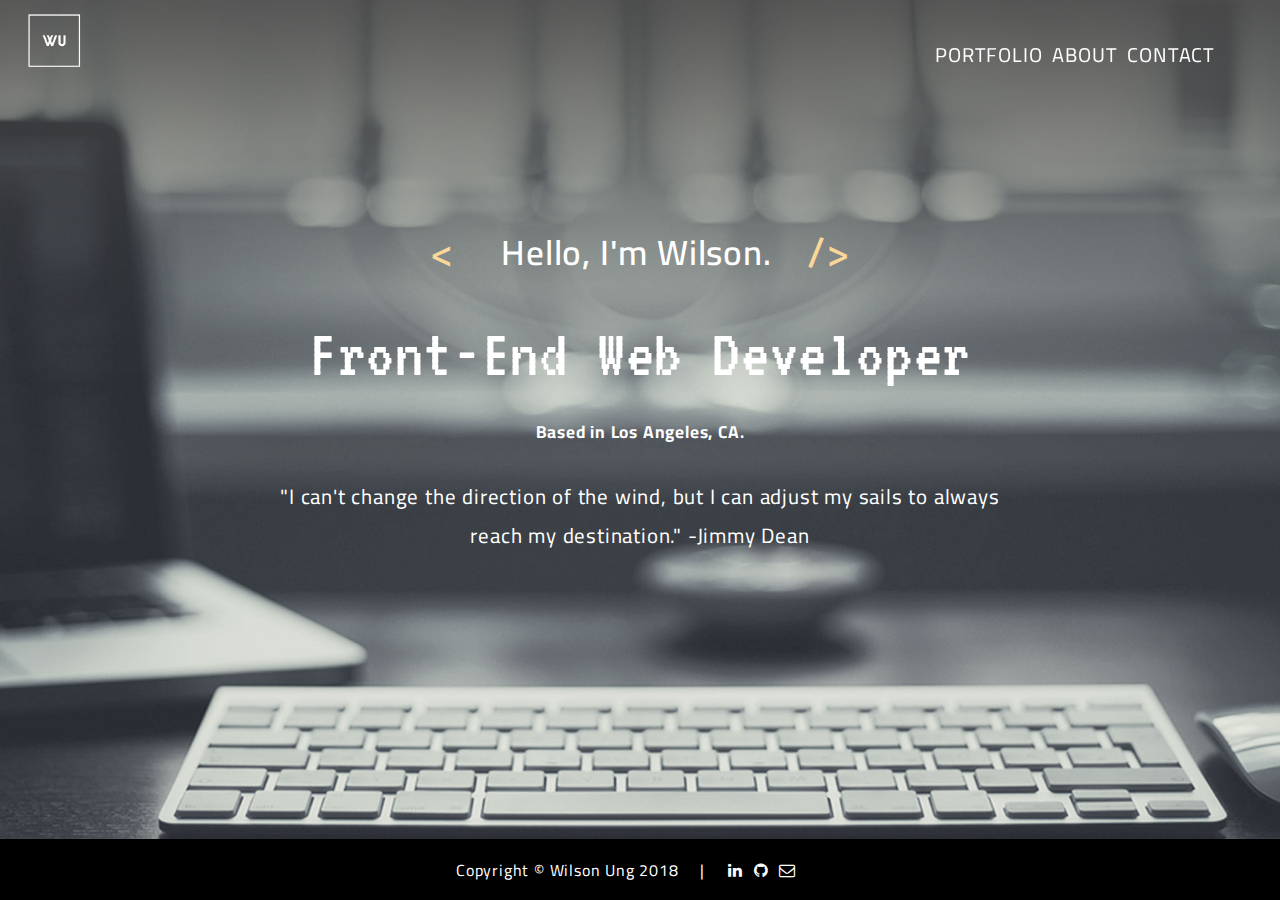
==== commit 057d8998: "removed arrows from all pages" ====
--- a/index.html
+++ b/index.html
@@ -73,9 +73,9 @@
 		</div>
 	</div>
 
-	<div class = "next_page">
+<!-- 	<div class = "next_page">
 		<span><a href = "./portfolio" class = "right_arrow" title = "Portfolio"></a></span>
-	</div>
+	</div> -->
 
 	<div class = "push">
 	</div>
--- a/css/style.css
+++ b/css/style.css
@@ -256,13 +256,12 @@
 
 
 	/*ARROW TO PREVIOUS PAGE*/
-	.previous_page{
+/*	.previous_page{
 		position: fixed;
 		float: left;
 		height: 60px;
 		width: 30px;
 		left: 70px;
-		/*top: 420px;*/
 		top: 45%;
 	}
 
@@ -277,17 +276,16 @@
 	.left_arrow:hover{
 		border: solid #fbd699;
 		border-width: 0 3px 3px 0;
-	}
+	}*/
 	/*END LEFT ARROW*/
 
 	/*ARROW TO NEXT PAGE*/
-	.next_page{
+/*	.next_page{
 		position: fixed;
 		float: right;
 		height: 60px;
 		width: 30px;
 		right: 70px;
-		/*top: 420px;*/
 		top: 45%;
 	}
 
@@ -302,7 +300,7 @@
 	.right_arrow:hover{
 		border: solid #fbd699;
 		border-width: 0 3px 3px 0;
-	}
+	}*/
 	/*END RIGHT ARROW*/
 
 
@@ -1112,23 +1110,23 @@
 	/*END HEADER*/	
 
 	/*ARROW TO PREVIOUS PAGE*/
-	.previous_page{
+/*	.previous_page{
 		display: none;
 	}
 
 	.left_arrow{
 		display: none;
-	}
+	}*/
 	/*END LEFT ARROW*/
 
 	/*ARROW TO NEXT PAGE*/
-	.next_page{
+/*	.next_page{
 		display: none;
 	}
 
 	.right_arrow{
 		display: none;
-	}
+	}*/
 	/*END RIGHT ARROW*/
 
 /*PORTFOLIO PAGE CSS*/
@@ -1356,7 +1354,7 @@
 	}
 
 	.content_hello{
-		width: 180px;
+		width: 195px;
 		font-size: 16px;
 		height: 40px;
 		overflow: hidden;
@@ -1497,23 +1495,23 @@
 	/*END FOOTER*/	
 
 	/*ARROW TO PREVIOUS PAGE*/
-	.previous_page{
+/*	.previous_page{
 		display: none;
 	}
 
 	.left_arrow{
 		display: none;
-	}
+	}*/
 	/*END LEFT ARROW*/
 
 	/*ARROW TO NEXT PAGE*/
-	.next_page{
+/*	.next_page{
 		display: none;
 	}
 
 	.right_arrow{
 		display: none;
-	}
+	}*/
 	/*END RIGHT ARROW*/
 
 /*PORTFOLIO PAGE CSS*/
